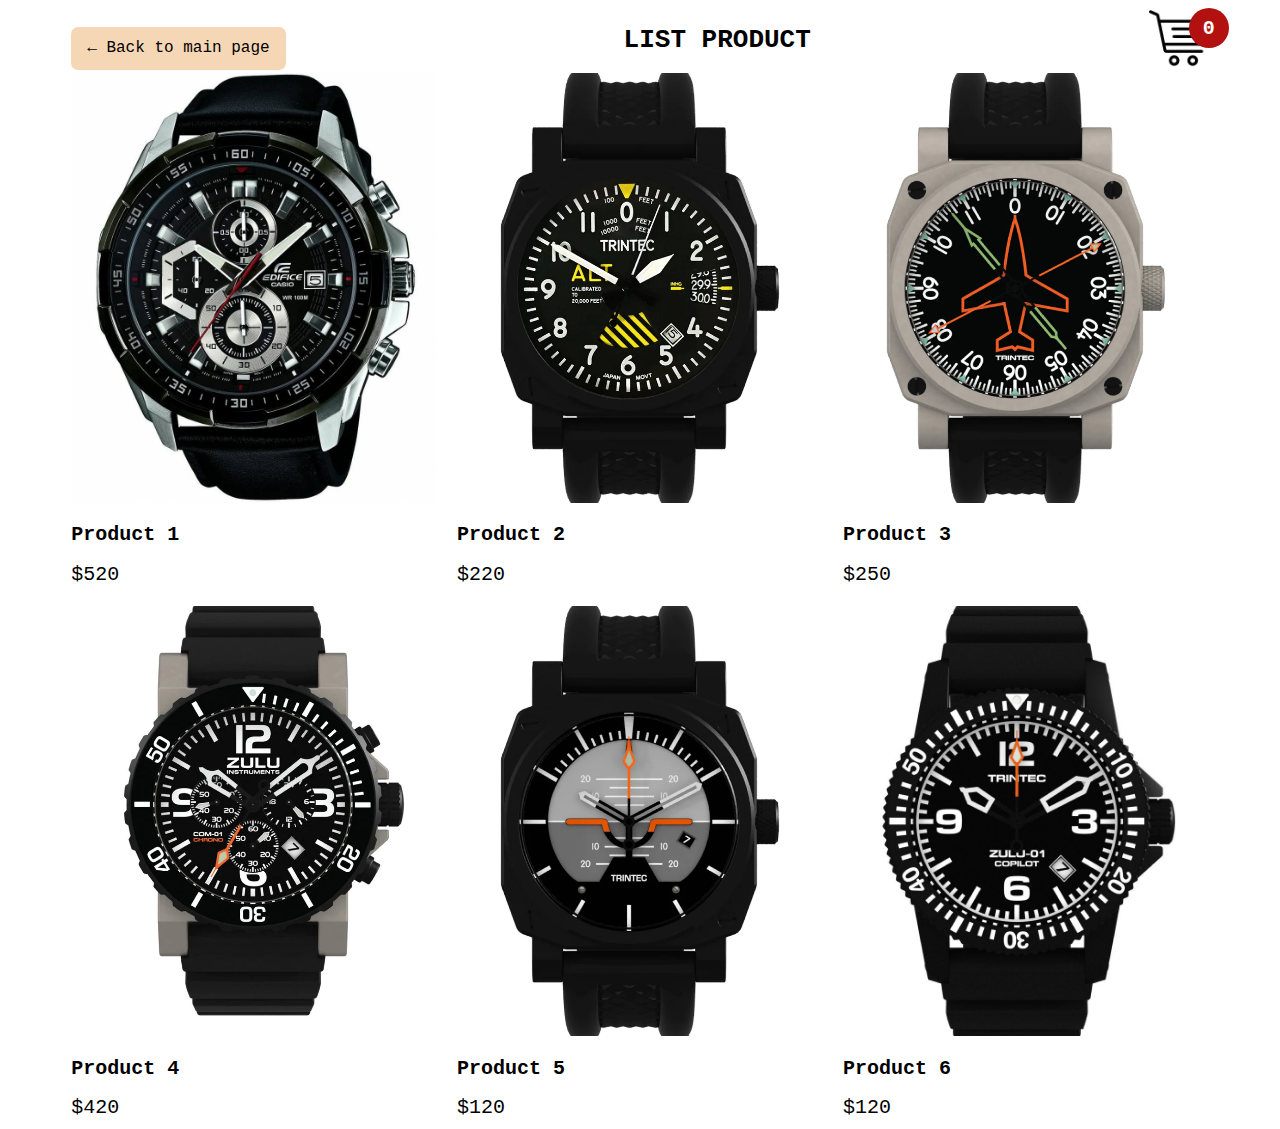
==== cart.html @ 96cec263 "Add files via upload" ====
<!DOCTYPE html>
<html lang="en">
<head>
    <meta charset="UTF-8">
    <meta name="viewport" content="width=device-width, initial-scale=1.0">
    <title>Cart </title>
    <link rel="stylesheet" href="css/cart.css">
</head>
<body>

    <div class="container">
        <header>
            <a href="index.html" class="back">&#8592; Back to main page</a>
            <h1>LIST PRODUCT</h1>
            
            <div class="iconCart">
                <img src="icon.png">
                <div class="totalQuantity">0</div>
            </div>
        </header>

        <div class="listProduct">

            <div class="item">
                <img src="images/كاسيو رجال3.jpeg" alt="">
                <h2>Casio / Black / Men</h2>
                <div class="price">$550</div>
                <button>Add To Cart</button>
            </div>
            

        </div>
    </div>

    <div class="cart">
        <h2>
            CART
        </h2>

        <div class="listCart">


            <div class="item">
                <img src="images/1.webp">
                <div class="content">
                    <div class="name">CoPilot / Black / Automatic</div>
                    <div class="price">$550 / 1 product</div>
                </div>
                <div class="quantity">
                    <button>-</button>
                    <span class="value">3</span>
                    <button>+</button>
                </div>
            </div>


        </div>

        <div class="buttons">
            <div class="close">
                CLOSE
            </div>
            <div class="checkout">
                <a href="checkout.html">CHECKOUT</a>
            </div>
        </div>
    </div>


    <script src="js/app.js"></script>
    
</body>
</html>
---- css/cart.css ----
body{
    font-family: monospace;
    overflow-x: hidden;
    font-synthesis: 15px;
}
a{
    text-decoration: none;
}
.container{
    width: 1200px;
    margin: auto;
    max-width: 90%;
    transition: transform 1s;
}
header img{
    width: 60px;
}
header{
    display: flex;
    align-items: center;
    justify-content: space-between;
}
header .iconCart{
    position: relative;
    z-index: 1;
    cursor: pointer;
}
header .totalQuantity{
    position: absolute;
    top: 0;
    right: 0;
    font-size: x-large;
    background-color: #b31010;
    width: 40px;
    height: 40px;
    color: #fff;
    font-weight: bold;
    display: flex;
    justify-content: center;
    align-items: center;
    border-radius: 50%;
    transform: translateX(20px);
}
.listProduct{
    display: grid;
    grid-template-columns: repeat(3, 1fr);
    gap: 20px;
    
}
.listProduct .item img{
    width: 100%;
    height: 430px;
    object-fit: cover;
}
.listProduct .item{
    position: relative;   
}
.listProduct .item h2{
    font-weight: 700;
    font-size: x-large;
    align-items: center;
}
.listProduct .item .price{
    font-size: x-large;
    align-items: center;
}

.listProduct .item button{
    position: absolute;
    top: 50%;
    left: 50%;
    background-color: #e6572c;
    color: #fff;
    width: 50%;
    border: none;
    padding: 20px 30px;
    box-shadow: 0 10px 50px #000;
    cursor: pointer;
    transform: translateX(-50%) translateY(100px);
    opacity: 0;
}
.listProduct .item:hover button{
    transition:  0.5s;
    opacity: 1;
    transform: translateX(-50%) translateY(0);
}
.cart{
    color: #fff;
    position: fixed;
    width: 400px;
    max-width: 80vw;
    height: 100vh;
    background-color: #0E0F11;
    top: 0px;
    right: -100%;
    display: grid;
    grid-template-rows: 50px 1fr 50px;
    gap: 20px;
    transition: right 1s;
}

.cart .buttons .checkout{
    background-color: #E8BC0E;
    color: #000;
}
.cart h2{
    color: #E8BC0E;
    padding: 20px;
    height: 30px;
    margin: 0;
}


.cart .listCart .item{
    display: grid;
    grid-template-columns: 50px 1fr 70px;
    align-items: center;
    gap: 20px;
    margin-bottom: 20px;
    
}
.cart .listCart img{
    width: 100%;
    height: 70px;
    object-fit: cover;
    border-radius: 10px;
}
.cart .listCart .item .name{
    font-weight: bold;
}
.cart .listCart .item .quantity{
    display: flex;
    justify-content: end;
    align-items: center;
}
.cart .listCart .item .quantity span{
    display: block;
    width: 50px;
    text-align: center;
}

.cart .listCart{
    padding: 20px;
    overflow: auto;
}
.cart .listCart::-webkit-scrollbar{
    width: 0;
}

.cart .buttons{
    display: grid;
    grid-template-columns: repeat(2, 1fr);
    text-align: center;
}
.cart .buttons div{
    background-color: #000;
    display: flex;
    justify-content: center;
    align-items: center;
    font-weight: bold;
    cursor: pointer;
}
.cart .buttons a{
    color: #fff;
    text-decoration: none;
}
.checkoutLayout{
    display: grid;
    grid-template-columns: repeat(2, 1fr);
    gap: 50px;
    padding: 20px;
}
.checkoutLayout .right{
    background-color: #5358B3;
    border-radius: 20px;
    padding: 40px;
    color: #fff;
}
.checkoutLayout .right .form{
    display: grid;
    grid-template-columns: repeat(2, 1fr);
    gap: 20px;
    border-bottom: 1px solid #7a7fe2;
    padding-bottom: 20px;
}
.checkoutLayout .form h1,
.checkoutLayout .form .group:nth-child(-n+3){
    grid-column-start: 1;
    grid-column-end: 3;
}
.checkoutLayout .form input, 
.checkoutLayout .form select
{
    width: 100%;
    padding: 10px 20px;
    box-sizing: border-box;
    border-radius: 20px;
    margin-top: 10px;
    border:none;
    background-color: #6a6fc9;
    color: #fff;
}
.checkoutLayout .right .return .row{
    display: flex;
    justify-content: space-between;
    align-items: center;
    margin-top: 10px;
}
.checkoutLayout .right .return .row div:nth-child(2){
    font-weight: bold;
    font-size: x-large;
}
.buttonCheckout{
    width: 100%;
    height: 40px;
    border: none;
    border-radius: 20px;
    background-color: #49D8B9;
    margin-top: 20px;
    font-weight: bold;
    color: #fff;


}
.returnCart h1{
    border-top: 1px solid #eee;  
    padding: 20px 0;
}
.returnCart .list .item img{
    height: 80px;
}
.returnCart .list .item{
    display: grid;
    grid-template-columns: 80px 1fr  50px 80px;
    align-items: center;
    gap: 20px;
    margin-bottom: 30px;
    padding: 0 10px;
    box-shadow: 0 10px 20px #5555;
    border-radius: 20px;
}
.returnCart .list .item .name,
.returnCart .list .item .returnPrice{
    font-size: large;
    font-weight: bold;
}



header a{
    display: block;
    margin-top: 1rem ;
    background:#f5d7b6;
    color: #000;
    padding:.8rem 1rem;
    border-radius: 7px;
    cursor: pointer;
    font-size: 1rem;
}

header a:hover{
    background: #000;
    color:#f5d7b6;

}




@media (max-width:1200px){
    html{
        font-size: 60%;
    }

}

@media (max-width:1000){
    .listProduct{
        width: 50px;
    }
    
    .listProduct .item img{
        width: 50px;
        height: 50px;
    }
    .listProduct .item h2{
        font-size: 12px;
    }
    .listProduct .item .price{
        font-size: 15px;
    }
    .listProduct .item button{
        width: 40px;
        font-size: 11px;
        text-align: center;
        padding-right: 60px;
        top: 40px;
        right: 50px;
        height: 60px;
    }
    header h1{
        font-size: 15px;
    }
}

@media (max-width:991px){

    header{
        padding: 2rem;
    }

    section{
        padding: 2rem;
    }
    .listProduct .item img{
        width: 150px;
        height: 200px;
    }
    .listProduct .item h2{
        font-size: 12px;
    }
    .listProduct .item .price{
        font-size: 15px;
    }
    .listProduct .item button{
        width: 60px;
        font-size: 15px;
        padding-bottom: 40px;
        padding-right:40px ;
        top: 50px;
        right: 80px;
        height: 80px;
        text-align: center;
        font-weight: 300;
        
    }
}

@media (max-width:768px){
    header .iconCart img{
        width: 40px;
    }
    header .iconCart .totalQuantity{
        width: 30px;
        height: 30px;
    }
    .listProduct .item img{
        width: 100px;
        height: 120px;
    }
    .listProduct .item h2{
        font-size: 12px;
    }
    .listProduct .item .price{
        font-size: 15px;
    }
    .listProduct .item button{
        width: 40px;
        font-size: 11px;
        text-align: center;
        padding-right: 60px;
        top: 40px;
        right: 50px;
        height: 60px;
    }
}
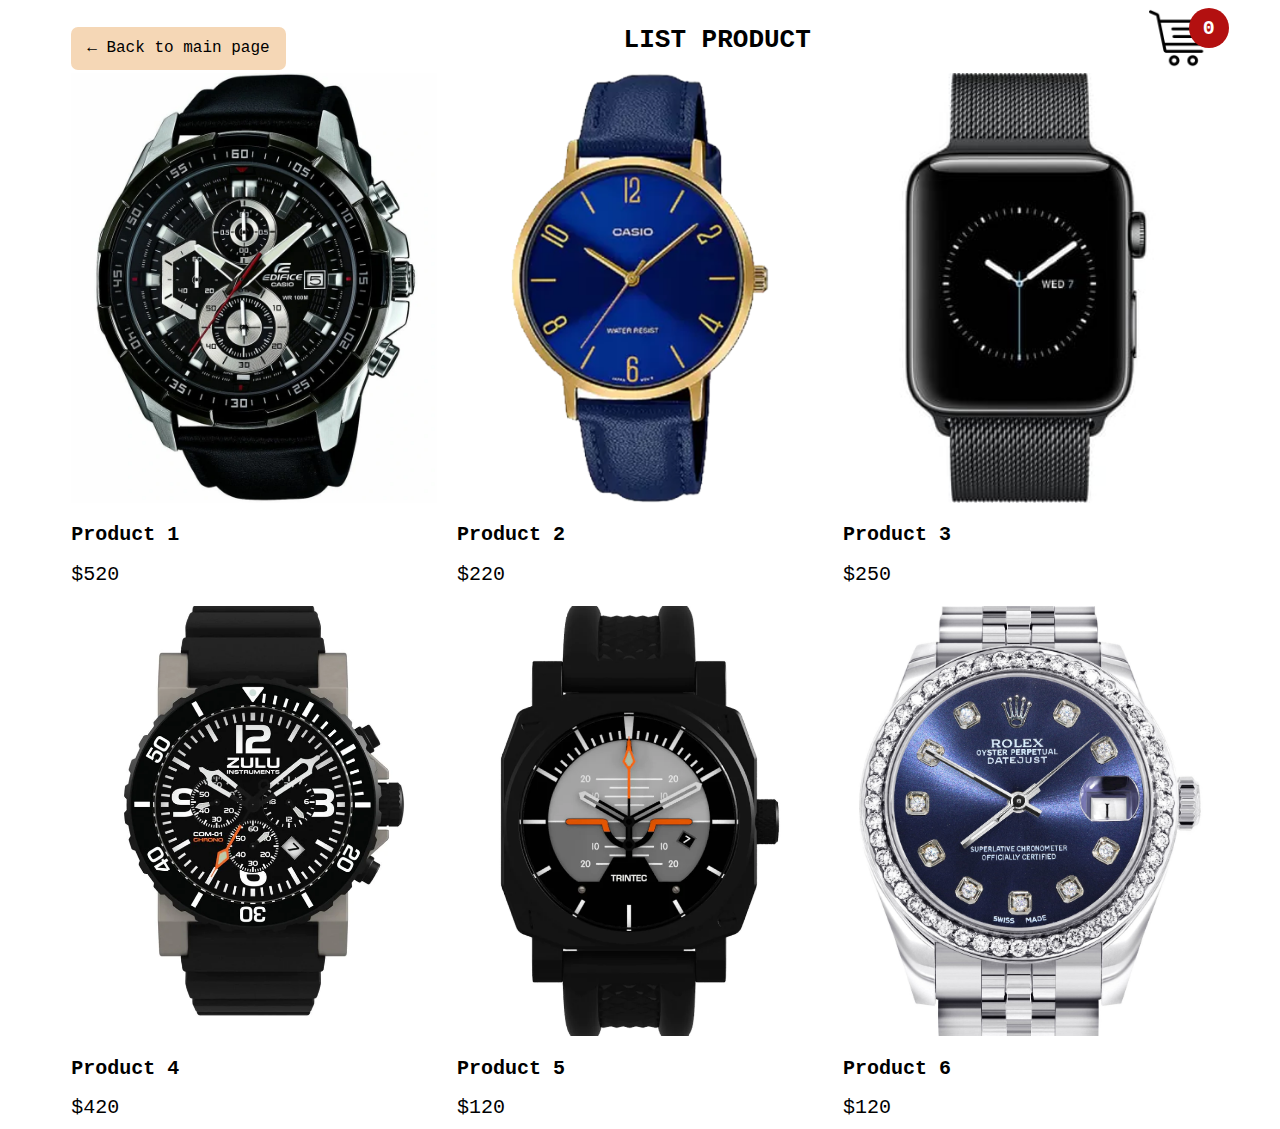
==== commit 03346e7b: "Add files via upload" ====
--- a/cart.html
+++ b/cart.html
@@ -43,7 +43,7 @@
             <div class="item">
                 <img src="images/1.webp">
                 <div class="content">
-                    <div class="name">CoPilot / Black / Automatic</div>
+                    <div class="name">Casio / Black / Men</div>
                     <div class="price">$550 / 1 product</div>
                 </div>
                 <div class="quantity">
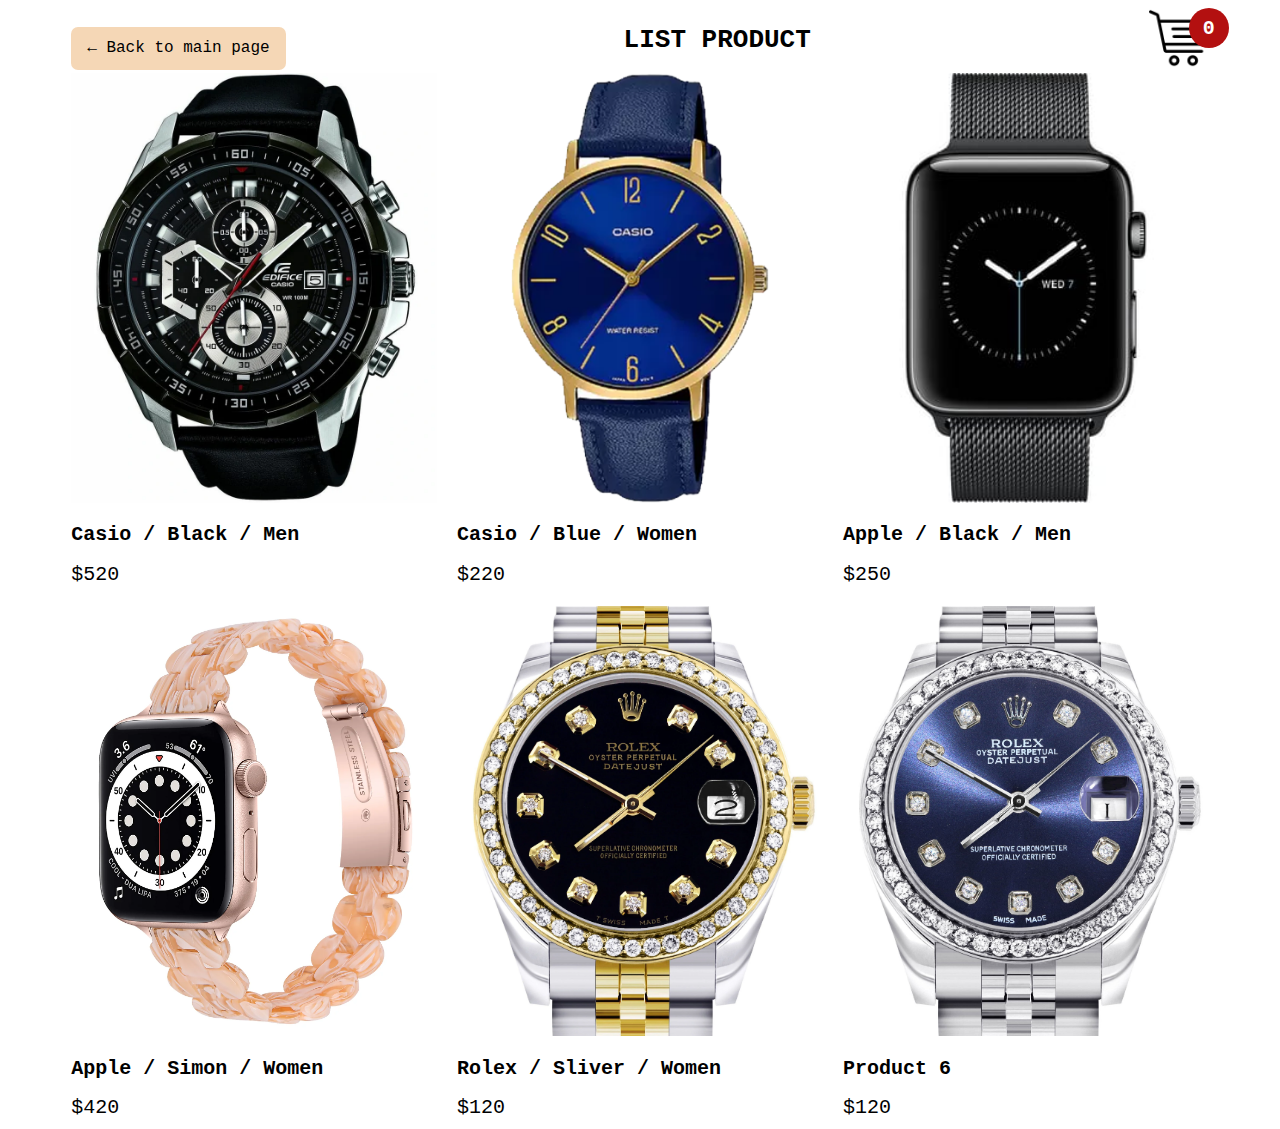
==== commit 8d9c4f4a: "Add files via upload" ====
--- a/cart.html
+++ b/cart.html
@@ -41,7 +41,7 @@
 
 
             <div class="item">
-                <img src="images/1.webp">
+                <img src="images/كاسيو رجال3.jpeg">
                 <div class="content">
                     <div class="name">Casio / Black / Men</div>
                     <div class="price">$550 / 1 product</div>
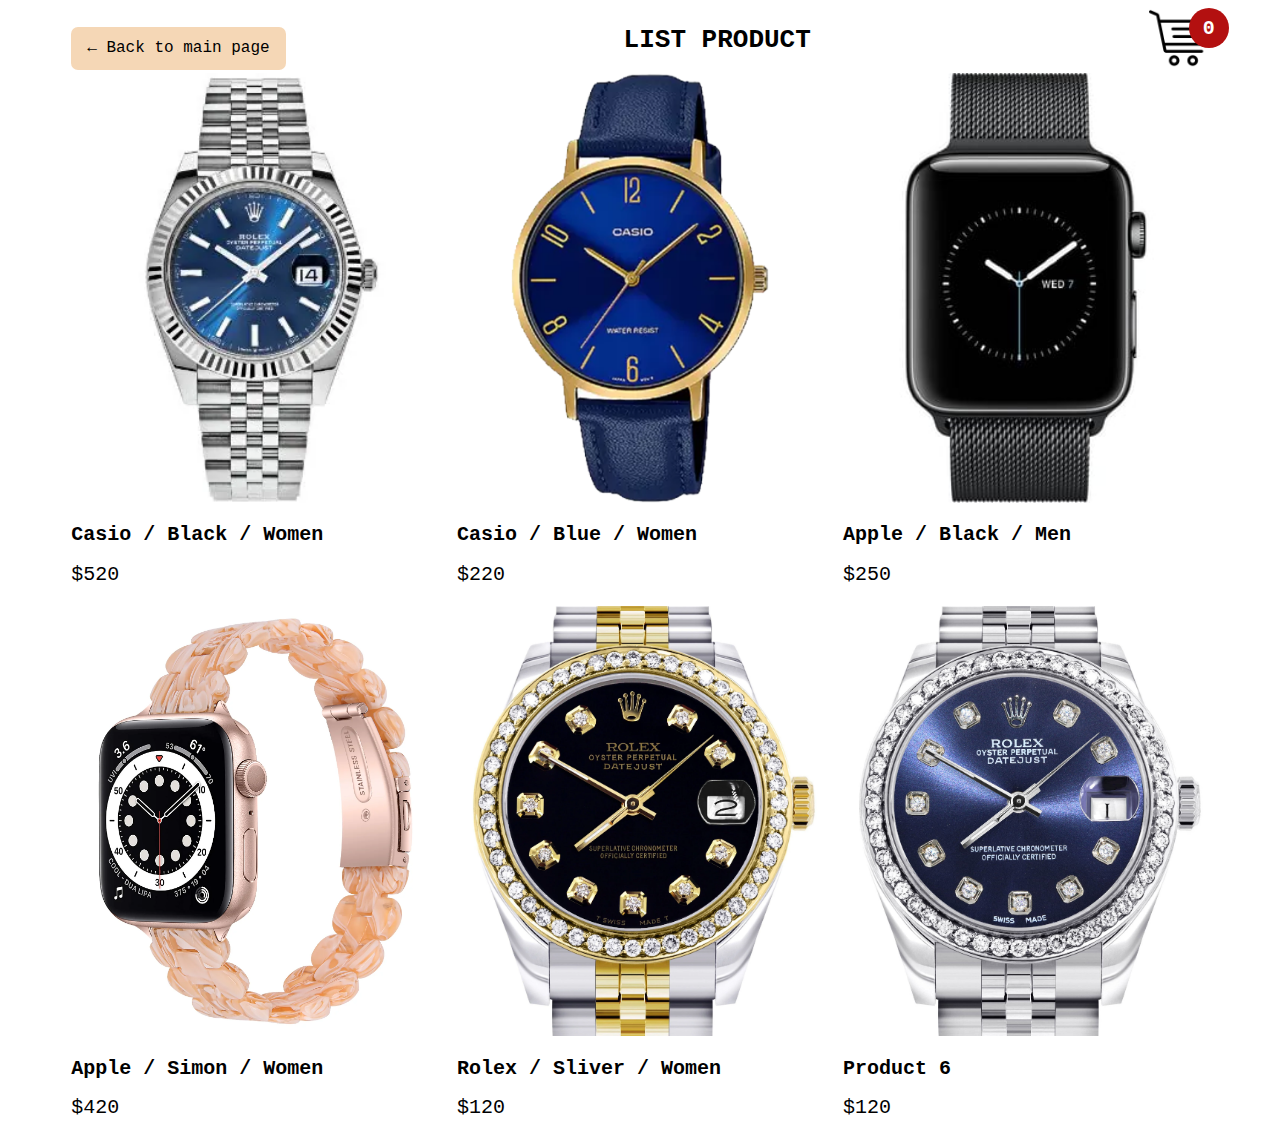
==== commit ed2b0520: "Add files via upload" ====
--- a/cart.html
+++ b/cart.html
@@ -22,7 +22,7 @@
         <div class="listProduct">
 
             <div class="item">
-                <img src="images/كاسيو رجال3.jpeg" alt="">
+                <img src="images/رولكس نساء3.webp" alt="">
                 <h2>Casio / Black / Men</h2>
                 <div class="price">$550</div>
                 <button>Add To Cart</button>
@@ -41,7 +41,7 @@
 
 
             <div class="item">
-                <img src="images/كاسيو رجال3.jpeg">
+                <img src="images/رولكس نساء3.webp">
                 <div class="content">
                     <div class="name">Casio / Black / Men</div>
                     <div class="price">$550 / 1 product</div>
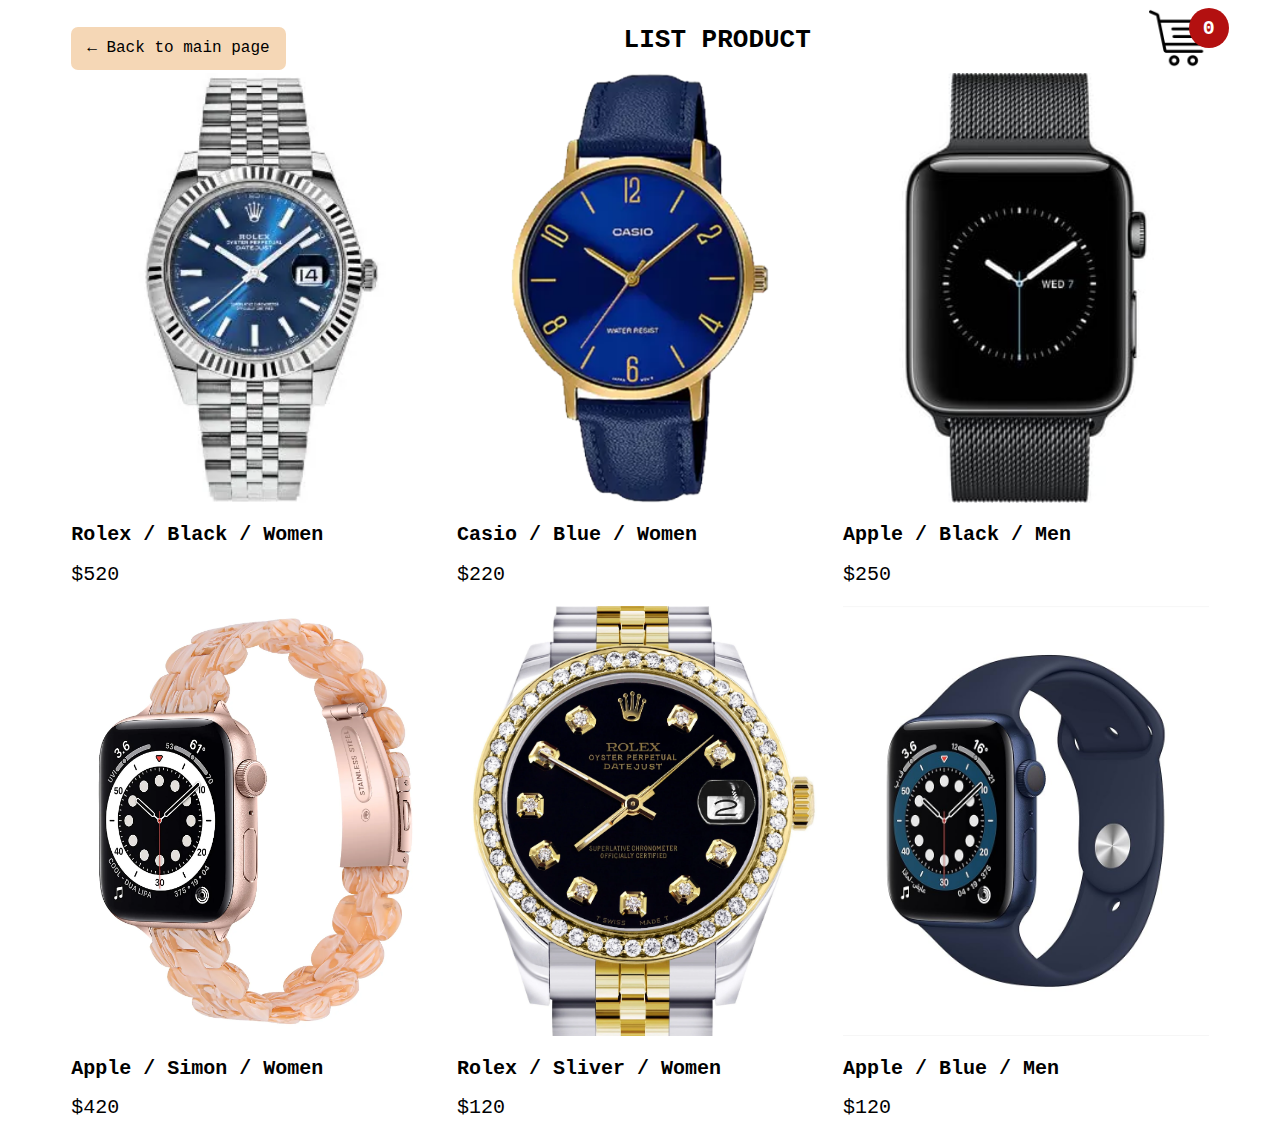
==== commit 40f51929: "Add files via upload" ====
--- a/cart.html
+++ b/cart.html
@@ -23,7 +23,7 @@
 
             <div class="item">
                 <img src="images/رولكس نساء3.webp" alt="">
-                <h2>Casio / Black / Men</h2>
+                <h2>Rolex / Black / Women</h2>
                 <div class="price">$550</div>
                 <button>Add To Cart</button>
             </div>
@@ -43,7 +43,7 @@
             <div class="item">
                 <img src="images/رولكس نساء3.webp">
                 <div class="content">
-                    <div class="name">Casio / Black / Men</div>
+                    <div class="name">Rolex / Black / Women</div>
                     <div class="price">$550 / 1 product</div>
                 </div>
                 <div class="quantity">
--- a/css/cart.css
+++ b/css/cart.css
@@ -275,7 +275,8 @@
 }
 
 @media (max-width:1000){
-    .listProduct{
+    .listProduct,
+    .checkoutLayout{
         width: 50px;
     }
     
@@ -334,6 +335,9 @@
         font-weight: 300;
         
     }
+    .checkoutLayout{
+        display: inline-block;
+    }
 }
 
 @media (max-width:768px){
